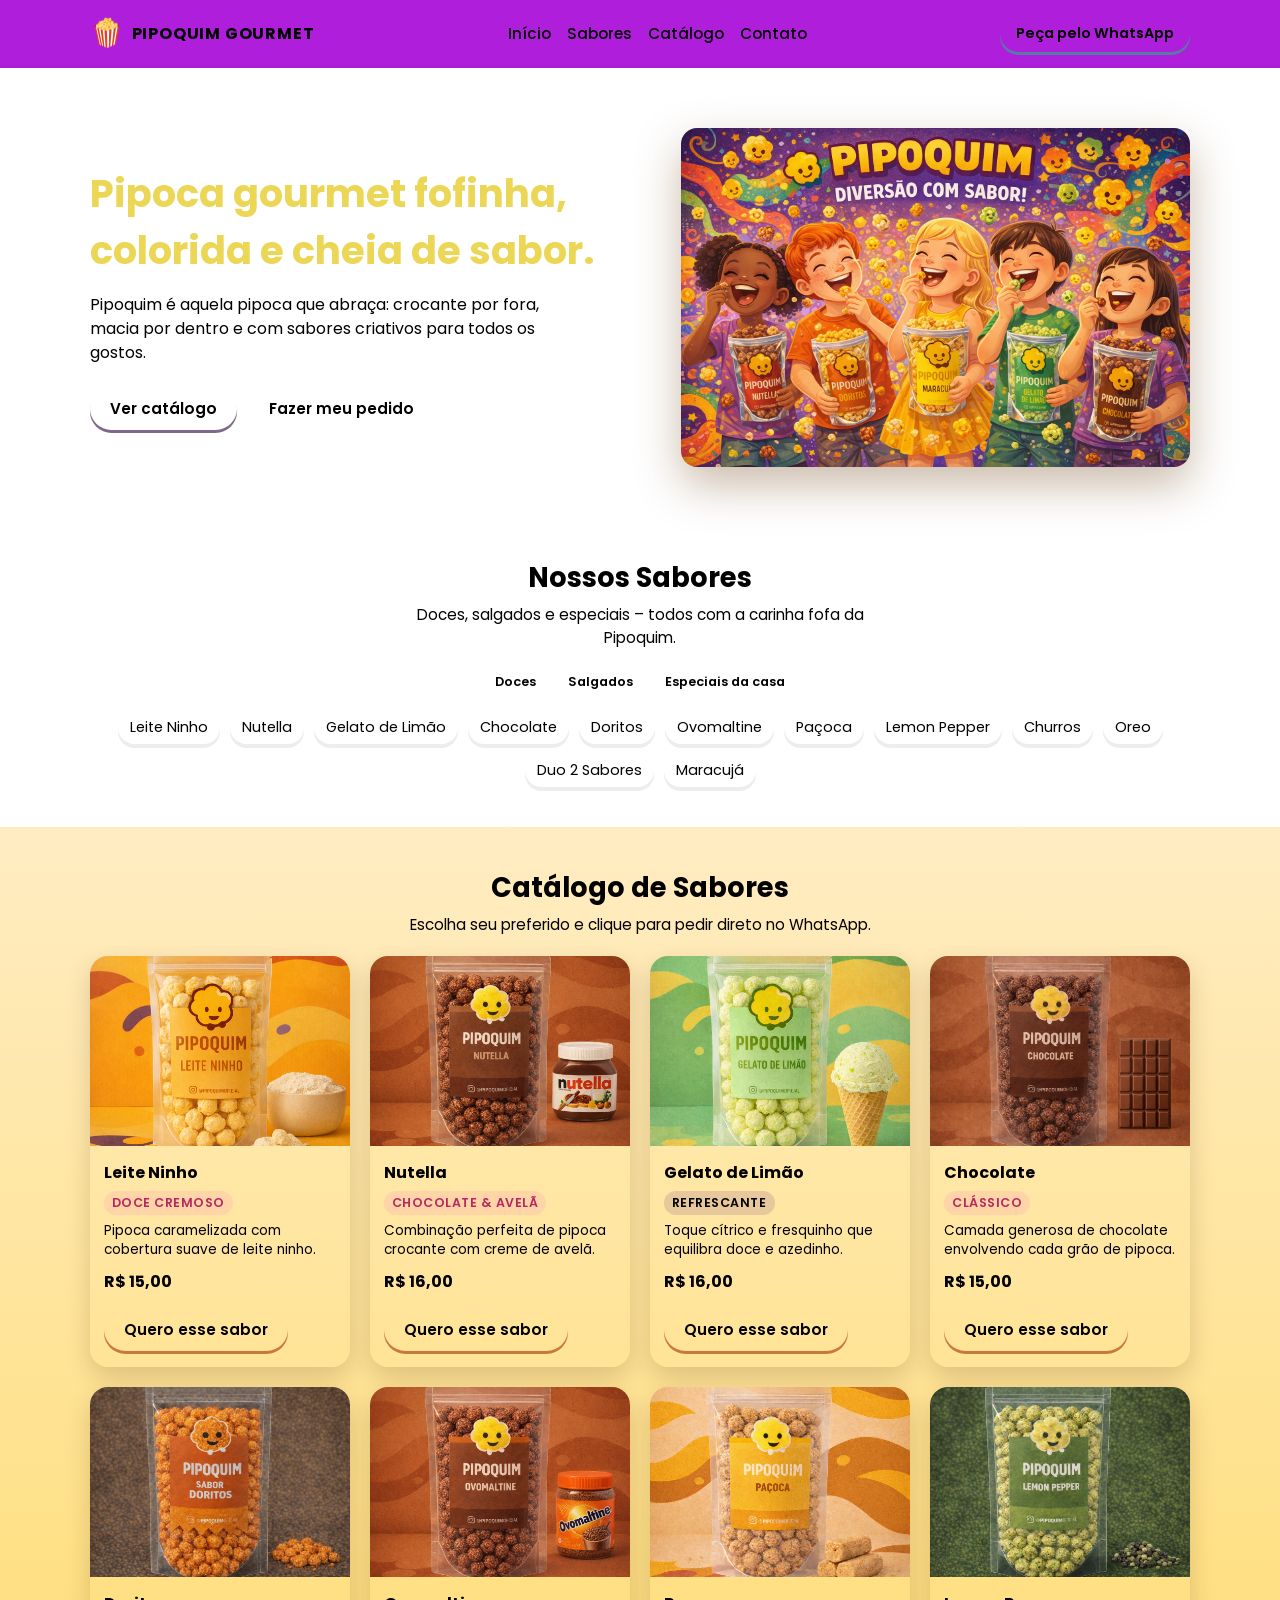
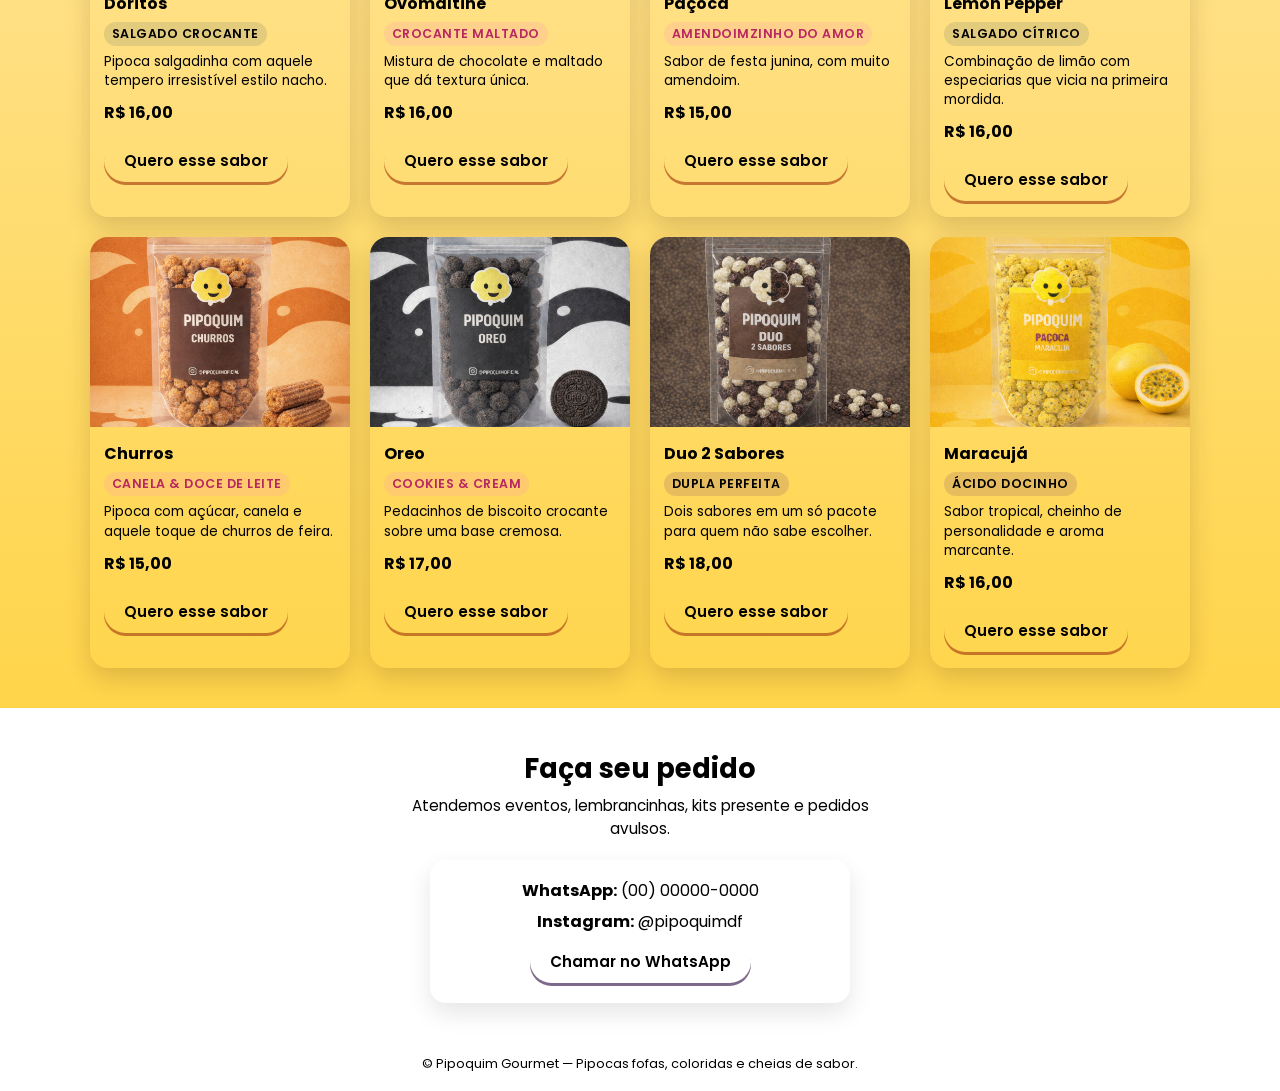
==== index.html @ 761fb31c "Add files via upload" ====
<!DOCTYPE html>
<html lang="pt-BR">
<head>
    <meta charset="UTF-8">
    <meta name="viewport" content="width=device-width, initial-scale=1.0">
    <title>Pipoquim Gourmet</title>
    <link rel="stylesheet" href="style.css">
    <link rel="preconnect" href="https://fonts.googleapis.com">
    <link rel="preconnect" href="https://fonts.gstatic.com" crossorigin>
    <link href="https://fonts.googleapis.com/css2?family=Poppins:wght@300;400;600;700&display=swap" rel="stylesheet">
</head>
<script>
document.addEventListener("click", function(e) {
    for (let i = 0; i < 8; i++) {
        let pipoca = document.createElement("span");
        pipoca.innerHTML = "🍿";
        pipoca.classList.add("explodir");

        document.body.appendChild(pipoca);

        let x = e.clientX;
        let y = e.clientY;

        pipoca.style.left = x + "px";
        pipoca.style.top = y + "px";

        let angle = Math.random() * 2 * Math.PI;
        let distance = Math.random() * 120 + 40;

        let xMove = Math.cos(angle) * distance;
        let yMove = Math.sin(angle) * distance;

        pipoca.style.setProperty("--x", xMove + "px");
        pipoca.style.setProperty("--y", yMove + "px");

        setTimeout(() => {
            pipoca.remove();
        }, 800);
    }
});
</script>

<body>
    <header class="topbar">
        <div class="logo">
            <span class="logo-icone">🍿</span>
            <span class="logo-texto">Pipoquim Gourmet</span>
        </div>
        <nav class="menu">
            <a href="#inicio">Início</a>
            <a href="#sabores">Sabores</a>
            <a href="#catalogo">Catálogo</a>
            <a href="#contato">Contato</a>
        </nav>
        <a href="https://wa.me/5500000000000" target="_blank" class="btn-whatsapp">
            Peça pelo WhatsApp
        </a>
    </header>

    <main>
        <!-- HERO -->
        <section id="inicio" class="hero">
            <div class="hero-texto">
                <h1>Pipoca gourmet fofinha, colorida e cheia de sabor.</h1>
                <p>
                    Pipoquim é aquela pipoca que abraça: crocante por fora,
                    macia por dentro e com sabores criativos para todos os gostos.
                </p>
                <div class="hero-acoes">
                    <a href="#catalogo" class="btn-principal">Ver catálogo</a>
                    <a href="https://wa.me/5500000000000" target="_blank" class="btn-secundario">
                        Fazer meu pedido
                    </a>
                </div>
            </div>
            <div class="hero-imagem">
                <img src="img/banner.png" alt="Sabores de pipoca Pipoquim">
            </div>
        </section>

        <!-- SABORES -->
        <section id="sabores" class="secao sabores">
            <div class="secao-titulo">
                <h2>Nossos Sabores</h2>
                <p>Doces, salgados e especiais – todos com a carinha fofa da Pipoquim.</p>
            </div>

            <div class="sabores-tags">
                <span class="tag tag-doce">Doces</span>
                <span class="tag tag-salgado">Salgados</span>
                <span class="tag tag-especial">Especiais da casa</span>
            </div>

            <div class="sabores-lista">
                <span>Leite Ninho</span>
                <span>Nutella</span>
                <span>Gelato de Limão</span>
                <span>Chocolate</span>
                <span>Doritos</span>
                <span>Ovomaltine</span>
                <span>Paçoca</span>
                <span>Lemon Pepper</span>
                <span>Churros</span>
                <span>Oreo</span>
                <span>Duo 2 Sabores</span>
                <span>Maracujá</span>
            </div>
        </section>

        <!-- CATÁLOGO -->
        <section id="catalogo" class="secao catalogo">
            <div class="secao-titulo">
                <h2>Catálogo de Sabores</h2>
                <p>Escolha seu preferido e clique para pedir direto no WhatsApp.</p>
            </div>

            <div class="grid-catalogo">
                <!-- Leite Ninho -->
                <article class="card-sabor">
                    <img src="img/leite ninho.png" alt="Pipoquim Leite Ninho">
                    <div class="card-info">
                        <h3>Leite Ninho</h3>
                        <p class="card-tag doce">Doce cremoso</p>
                        <p class="card-desc">
                            Pipoca caramelizada com cobertura suave de leite ninho.
                        </p>
                        <p class="card-preco">R$ 15,00</p>
                        <a href="https://wa.me/5500000000000?text=Quero%20Pipoquim%20Leite%20Ninho"
                           target="_blank" class="btn-card">Quero esse sabor</a>
                    </div>
                </article>

                <!-- Nutella -->
                <article class="card-sabor">
                    <img src="img/nutella.png" alt="Pipoquim Nutella">
                    <div class="card-info">
                        <h3>Nutella</h3>
                        <p class="card-tag doce">Chocolate & avelã</p>
                        <p class="card-desc">
                            Combinação perfeita de pipoca crocante com creme de avelã.
                        </p>
                        <p class="card-preco">R$ 16,00</p>
                        <a href="https://wa.me/5500000000000?text=Quero%20Pipoquim%20Nutella"
                           target="_blank" class="btn-card">Quero esse sabor</a>
                    </div>
                </article>

                <!-- Gelato de Limão -->
                <article class="card-sabor">
                    <img src="img/gelato 2.0.png" alt="Pipoquim Gelato de Limão">
                    <div class="card-info">
                        <h3>Gelato de Limão</h3>
                        <p class="card-tag especial">Refrescante</p>
                        <p class="card-desc">
                            Toque cítrico e fresquinho que equilibra doce e azedinho.
                        </p>
                        <p class="card-preco">R$ 16,00</p>
                        <a href="https://wa.me/5500000000000?text=Quero%20Pipoquim%20Gelato%20de%20Lim%C3%A3o"
                           target="_blank" class="btn-card">Quero esse sabor</a>
                    </div>
                </article>

                <!-- Chocolate -->
                <article class="card-sabor">
                    <img src="img/Chocolate.png" alt="Pipoquim Chocolate">
                    <div class="card-info">
                        <h3>Chocolate</h3>
                        <p class="card-tag doce">Clássico</p>
                        <p class="card-desc">
                            Camada generosa de chocolate envolvendo cada grão de pipoca.
                        </p>
                        <p class="card-preco">R$ 15,00</p>
                        <a href="https://wa.me/5500000000000?text=Quero%20Pipoquim%20Chocolate"
                           target="_blank" class="btn-card">Quero esse sabor</a>
                    </div>
                </article>

                <!-- Doritos -->
                <article class="card-sabor">
                    <img src="img/Doritos.png" alt="Pipoquim Doritos">
                    <div class="card-info">
                        <h3>Doritos</h3>
                        <p class="card-tag salgado">Salgado crocante</p>
                        <p class="card-desc">
                            Pipoca salgadinha com aquele tempero irresistível estilo nacho.
                        </p>
                        <p class="card-preco">R$ 16,00</p>
                        <a href="https://wa.me/5500000000000?text=Quero%20Pipoquim%20Doritos"
                           target="_blank" class="btn-card">Quero esse sabor</a>
                    </div>
                </article>

                <!-- Ovomaltine -->
                <article class="card-sabor">
                    <img src="img/Ovomaltine.png" alt="Pipoquim Ovomaltine">
                    <div class="card-info">
                        <h3>Ovomaltine</h3>
                        <p class="card-tag doce">Crocante maltado</p>
                        <p class="card-desc">
                            Mistura de chocolate e maltado que dá textura única.
                        </p>
                        <p class="card-preco">R$ 16,00</p>
                        <a href="https://wa.me/5500000000000?text=Quero%20Pipoquim%20Ovomaltine"
                           target="_blank" class="btn-card">Quero esse sabor</a>
                    </div>
                </article>

                <!-- Paçoca -->
                <article class="card-sabor">
                    <img src="img/paçoca.png" alt="Pipoquim Paçoca">
                    <div class="card-info">
                        <h3>Paçoca</h3>
                        <p class="card-tag doce">Amendoimzinho do amor</p>
                        <p class="card-desc">
                            Sabor de festa junina, com muito amendoim.
                        </p>
                        <p class="card-preco">R$ 15,00</p>
                        <a href="https://wa.me/5500000000000?text=Quero%20Pipoquim%20Pa%C3%A7oca"
                           target="_blank" class="btn-card">Quero esse sabor</a>
                    </div>
                </article>

                <!-- Lemon Pepper -->
                <article class="card-sabor">
                    <img src="img/Lemon pepper.png" alt="Pipoquim Lemon Pepper">
                    <div class="card-info">
                        <h3>Lemon Pepper</h3>
                        <p class="card-tag salgado">Salgado cítrico</p>
                        <p class="card-desc">
                            Combinação de limão com especiarias que vicia na primeira mordida.
                        </p>
                        <p class="card-preco">R$ 16,00</p>
                        <a href="https://wa.me/5500000000000?text=Quero%20Pipoquim%20Lemon%20Pepper"
                           target="_blank" class="btn-card">Quero esse sabor</a>
                    </div>
                </article>

                <!-- Churros -->
                <article class="card-sabor">
                    <img src="img/churros.png" alt="Pipoquim Churros">
                    <div class="card-info">
                        <h3>Churros</h3>
                        <p class="card-tag doce">Canela & doce de leite</p>
                        <p class="card-desc">
                            Pipoca com açúcar, canela e aquele toque de churros de feira.
                        </p>
                        <p class="card-preco">R$ 15,00</p>
                        <a href="https://wa.me/5500000000000?text=Quero%20Pipoquim%20Churros"
                           target="_blank" class="btn-card">Quero esse sabor</a>
                    </div>
                </article>

                <!-- Oreo -->
                <article class="card-sabor">
                    <img src="img/oreo.png" alt="Pipoquim Oreo">
                    <div class="card-info">
                        <h3>Oreo</h3>
                        <p class="card-tag doce">Cookies & cream</p>
                        <p class="card-desc">
                            Pedacinhos de biscoito crocante sobre uma base cremosa.
                        </p>
                        <p class="card-preco">R$ 17,00</p>
                        <a href="https://wa.me/5500000000000?text=Quero%20Pipoquim%20Oreo"
                           target="_blank" class="btn-card">Quero esse sabor</a>
                    </div>
                </article>

                <!-- Duo -->
                <article class="card-sabor">
                    <img src="img/Duo.png" alt="Pipoquim Duo 2 Sabores">
                    <div class="card-info">
                        <h3>Duo 2 Sabores</h3>
                        <p class="card-tag especial">Dupla perfeita</p>
                        <p class="card-desc">
                            Dois sabores em um só pacote para quem não sabe escolher.
                        </p>
                        <p class="card-preco">R$ 18,00</p>
                        <a href="https://wa.me/5500000000000?text=Quero%20Pipoquim%20Duo%202%20Sabores"
                           target="_blank" class="btn-card">Quero esse sabor</a>
                    </div>
                </article>

                <!-- Maracujá -->
                <article class="card-sabor">
                    <img src="img/maracujá.png" alt="Pipoquim Maracujá">
                    <div class="card-info">
                        <h3>Maracujá</h3>
                        <p class="card-tag especial">Ácido docinho</p>
                        <p class="card-desc">
                            Sabor tropical, cheinho de personalidade e aroma marcante.
                        </p>
                        <p class="card-preco">R$ 16,00</p>
                        <a href="https://wa.me/5500000000000?text=Quero%20Pipoquim%20Maracuj%C3%A1"
                           target="_blank" class="btn-card">Quero esse sabor</a>
                    </div>
                </article>
            </div>
        </section>

        <!-- CONTATO -->
        <section id="contato" class="secao contato">
            <div class="secao-titulo">
                <h2>Faça seu pedido</h2>
                <p>Atendemos eventos, lembrancinhas, kits presente e pedidos avulsos.</p>
            </div>
            <div class="contato-bloco">
                <p><strong>WhatsApp:</strong> (00) 00000-0000</p>
                <p><strong>Instagram:</strong> @pipoquimdf</p>
                <a href="https://wa.me/5500000000000" target="_blank" class="btn-principal">
                    Chamar no WhatsApp
                </a>
            </div>
        </section>
    </main>

    <footer class="rodape">
        <p>© Pipoquim Gourmet — Pipocas fofas, coloridas e cheias de sabor.</p>
    </footer>
</body>
</html>
---- style.css ----
style.css
:root {
    --amarelo: #ffd54a;
    --amarelo-claro: #ffecc2;
    --roxo: #5b1d6f;
    --marrom: #6b3a1e;
    --laranja: #f47b2a;
    --verde: #63b738;
    --azul: #103a5c;
    --rosa: #ff8fb5;
    --cinza-claro: #f7f7f7;
    --texto: #43220b;
    --branco: #ffffff;
}

* {
    box-sizing: border-box;
    margin: 0;
    padding: 0;
}

body {
    font-family: "Poppins", system-ui, -apple-system, BlinkMacSystemFont, sans-serif;
    background: var(--amarelo-claro);
    color: var(--texto);
}

/* ---------- TOPO ---------- */

.topbar {
    position: sticky;
    top: 0;
    z-index: 10;
    display: flex;
    align-items: center;
    justify-content: space-between;
    padding: 12px 7vw;
    background: rgba(172, 21, 218, 0.96);
    backdrop-filter: blur(10px);
    border-bottom: 2px solid rgba(91, 29, 111, 0.1);
}

.logo {
    display: flex;
    align-items: center;
    gap: 8px;
    font-weight: 700;
    color: var(--roxo);
}

.logo-icone {
    font-size: 1.7rem;
}

.logo-texto {
    letter-spacing: 0.05em;
    text-transform: uppercase;
}

.menu {
    display: flex;
    gap: 16px;
    font-size: 0.95rem;
}

.menu a {
    text-decoration: none;
    color: var(--texto);
    font-weight: 500;
    position: relative;
}

.menu a::after {
    content: "";
    position: absolute;
    left: 0;
    bottom: -4px;
    width: 0;
    height: 2px;
    background: var(--roxo);
    transition: width 0.2s ease;
}

.menu a:hover::after {
    width: 100%;
}

.btn-whatsapp {
    background: var(--verde);
    color: var(--branco);
    padding: 8px 16px;
    border-radius: 999px;
    text-decoration: none;
    font-size: 0.9rem;
    font-weight: 600;
    box-shadow: 0 3px 0 hsla(152, 100%, 42%, 0.5);
    transition: transform 0.1s ease, box-shadow 0.1s ease;
}

.btn-whatsapp:hover {
    transform: translateY(-1px);
    box-shadow: 0 5px 0 rgba(34, 92, 31, 0.5);
}

/* ---------- HERO ---------- */

.hero {
    display: grid;
    grid-template-columns: minmax(0, 1.1fr) minmax(0, 1fr);
    align-items: center;
    gap: 32px;
    padding: 60px 7vw 50px;
    background: linear-gradient(135deg, var(--amarelo), #fdd787, #ffb15a);
}

.hero-texto h1 {
    font-size: clamp(2.1rem, 3vw, 2.8rem);
    color: var(--amarelo);
    margin-bottom: 14px;
}

.hero-texto p {
    font-size: 1rem;
    max-width: 480px;
    line-height: 1.5;
}

.hero-acoes {
    margin-top: 22px;
    display: flex;
    gap: 12px;
    flex-wrap: wrap;
}

.btn-principal,
.btn-secundario,
.btn-card {
    border-radius: 999px;
    padding: 10px 20px;
    font-weight: 600;
    text-decoration: none;
    font-size: 0.95rem;
    display: inline-flex;
    align-items: center;
    justify-content: center;
    gap: 6px;
}

.btn-principal {
    background: var(--roxo);
    color: var(--branco);
    box-shadow: 0 3px 0 rgba(41, 6, 60, 0.6);
}

.btn-secundario {
    border: 2px solid var(--roxo);
    color: var(--roxo);
    background: rgba(255, 255, 255, 0.6);
}

.btn-card {
    background: var(--laranja);
    color: var(--branco);
    box-shadow: 0 3px 0 rgba(176, 76, 22, 0.7);
}

.btn-principal:hover,
.btn-secundario:hover,
.btn-card:hover {
    transform: translateY(-1px);
    box-shadow: 0 5px 0 rgba(0, 0, 0, 0.25);
}

.hero-imagem img {
    width: 100%;
    max-width: 560px;
    display: block;
    border-radius: 16px;
    box-shadow: 0 18px 45px rgba(105, 60, 13, 0.35);
}

/* ---------- SEÇÕES ---------- */

.secao {
    padding: 40px 7vw;
}

.secao-titulo {
    text-align: center;
    margin-bottom: 20px;
}

.secao-titulo h2 {
    font-size: 1.7rem;
    color: var(--roxo);
    margin-bottom: 4px;
}

.secao-titulo p {
    max-width: 480px;
    margin: 0 auto;
    font-size: 0.95rem;
}

/* ---------- SABORES ---------- */

.sabores {
    background: var(--amarelo-claro);
}

.sabores-tags {
    display: flex;
    justify-content: center;
    gap: 12px;
    margin-bottom: 16px;
    flex-wrap: wrap;
}

.tag {
    padding: 4px 10px;
    border-radius: 999px;
    font-size: 0.8rem;
    font-weight: 600;
    color: var(--branco);
}

.tag-doce {
    background: var(--rosa);
}

.tag-salgado {
    background: var(--azul);
}

.tag-especial {
    background: var(--roxo);
}

.sabores-lista {
    display: flex;
    flex-wrap: wrap;
    justify-content: center;
    gap: 10px;
    font-size: 0.9rem;
    margin-top: 4px;
}

.sabores-lista span {
    background: var(--branco);
    border-radius: 999px;
    padding: 6px 12px;
    box-shadow: 0 4px 0 rgba(0, 0, 0, 0.07);
}

/* ---------- CATÁLOGO ---------- */

.catalogo {
    background: linear-gradient(180deg, #ffecc2, #ffd54a);
}

.grid-catalogo {
    display: grid;
    grid-template-columns: repeat(auto-fit, minmax(210px, 1fr));
    gap: 20px;
    margin-top: 20px;
}

.card-sabor {
    background: var(--branco);
    border-radius: 18px;
    overflow: hidden;
    box-shadow: 0 10px 25px rgba(67, 34, 11, 0.18);
    display: flex;
    flex-direction: column;
}

.card-sabor img {
    width: 100%;
    height: 190px;
    object-fit: cover;
    background: #f3f3f3;
}

.card-info {
    padding: 14px 14px 16px;
    display: flex;
    flex-direction: column;
    gap: 6px;
}

.card-info h3 {
    font-size: 1rem;
    color: var(--roxo);
}

.card-tag {
    font-size: 0.78rem;
    font-weight: 600;
    text-transform: uppercase;
    letter-spacing: 0.04em;
    width: fit-content;
    padding: 3px 8px;
    border-radius: 999px;
}

.card-tag.doce {
    background: rgba(255, 143, 181, 0.2);
    color: #b72861;
}

.card-tag.salgado {
    background: rgba(16, 58, 92, 0.12);
    color: var(--azul);
}

.card-tag.especial {
    background: rgba(91, 29, 111, 0.15);
    color: var(--roxo);
}

.card-desc {
    font-size: 0.85rem;
    line-height: 1.4;
}

.card-preco {
    font-weight: 700;
    margin-top: 4px;
    color: var(--marrom);
}

.card-info .btn-card {
    margin-top: 8px;
    align-self: flex-start;
}

/* ---------- CONTATO ---------- */

.contato {
    background: var(--amarelo-claro);
}

.contato-bloco {
    margin-top: 10px;
    text-align: center;
    background: var(--branco);
    border-radius: 16px;
    padding: 18px 16px 20px;
    max-width: 420px;
    margin-left: auto;
    margin-right: auto;
    box-shadow: 0 10px 25px rgba(0, 0, 0, 0.1);
}

.contato-bloco p {
    margin-bottom: 6px;
}

/* ---------- RODAPÉ ---------- */

.rodape {
    text-align: center;
    font-size: 0.8rem;
    padding: 12px 7vw 18px;
    background: var(--roxo);
    color: var(--amarelo-claro);
}

/* ---------- RESPONSIVO ---------- */

@media (max-width: 900px) {
    .hero {
        grid-template-columns: 1fr;
        text-align: center;
    }

    .hero-texto p {
        margin: 0 auto;
    }

    .hero-acoes {
        justify-content: center;
    }

    .hero-imagem img {
        margin: 0 auto;
    }

    .menu {
        display: none; /* se quiser, pode depois trocar por menu hamburguer */
    }

    .topbar {
        justify-content: space-between;
        gap: 10px;
    }

    .btn-whatsapp {
        padding-inline: 12px;
    }
}
.hero-texto h1 {
    color: #ecd655 !important;
}
/* ---------- PIPOCA EXPLODINDO ---------- */

.explodir {
    position: fixed;
    font-size: 22px;
    pointer-events: none;
    animation: explosao 0.8s ease-out forwards;
    z-index: 9999;
}

@keyframes explosao {
    0% {
        transform: translate(0, 0) scale(1);
        opacity: 1;
    }
    100% {
        transform: translate(var(--x), var(--y)) scale(0.5) rotate(360deg);
        opacity: 0;
    }
}
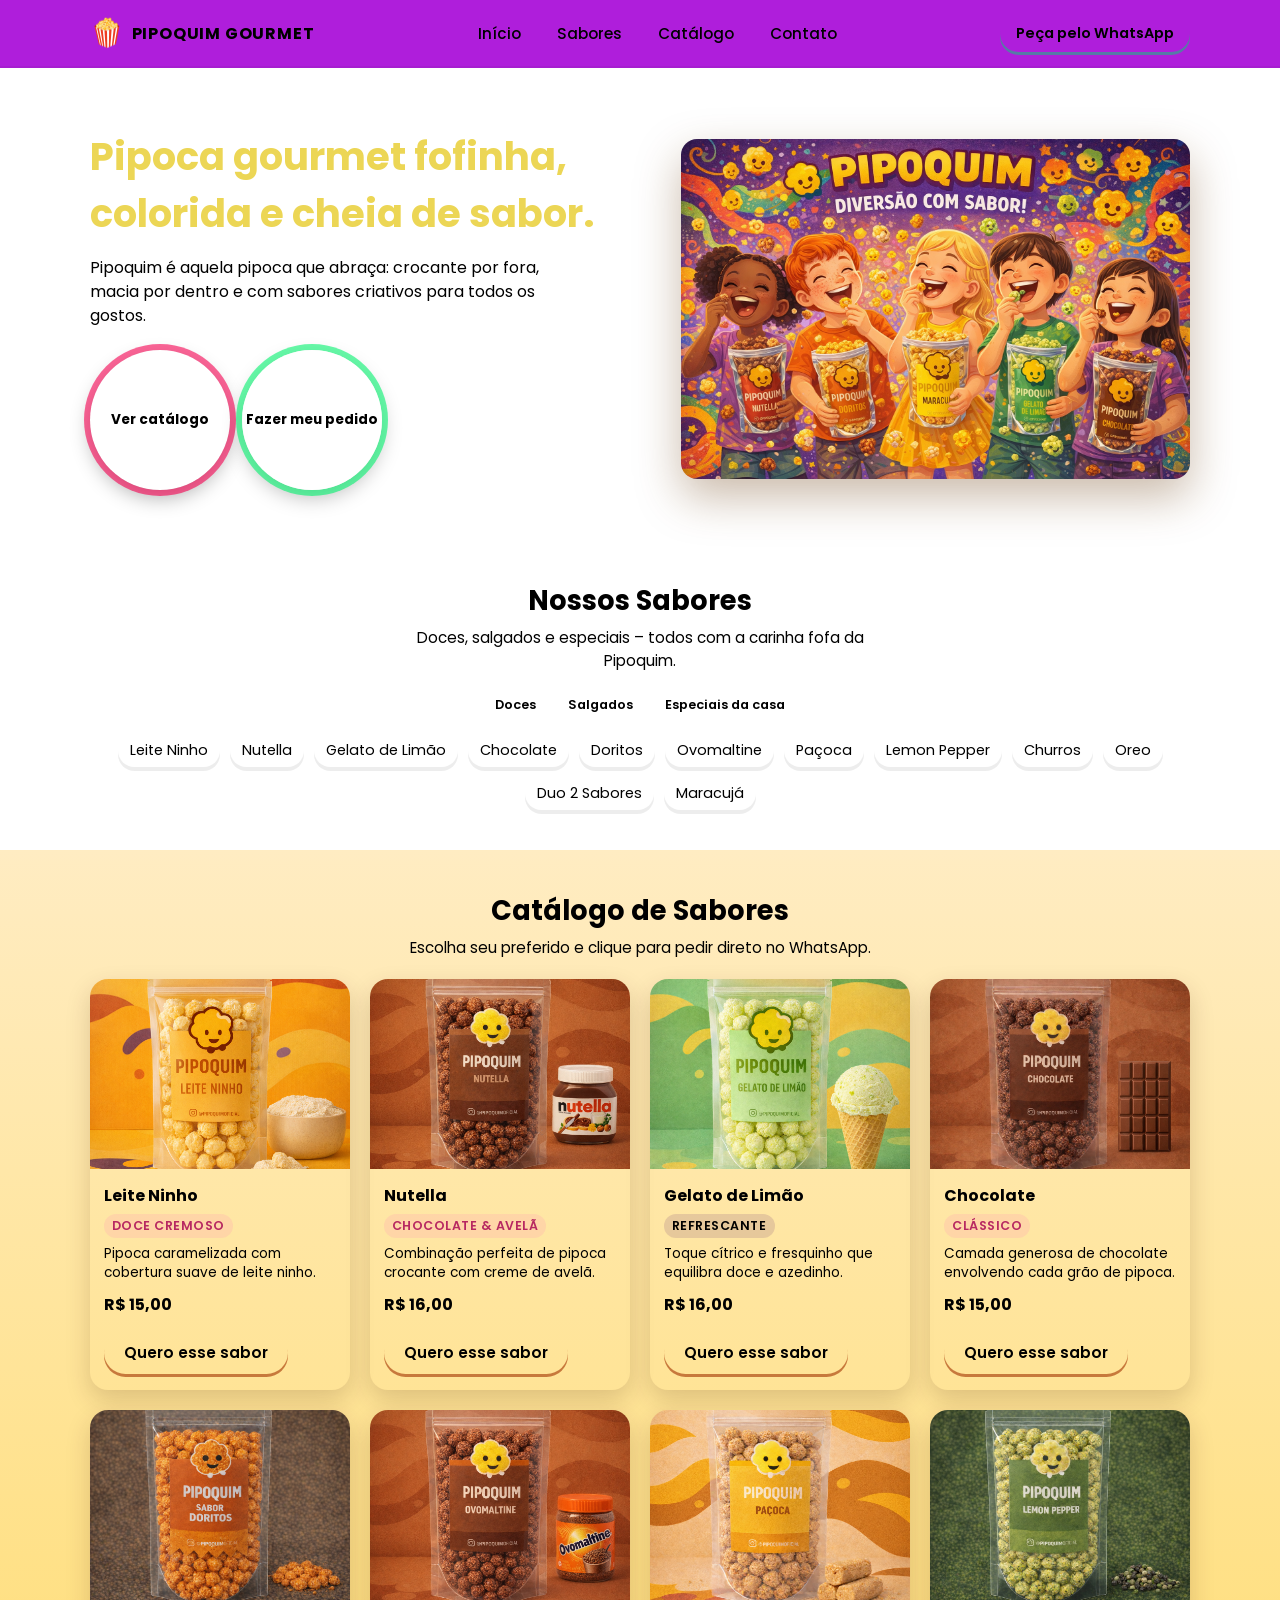
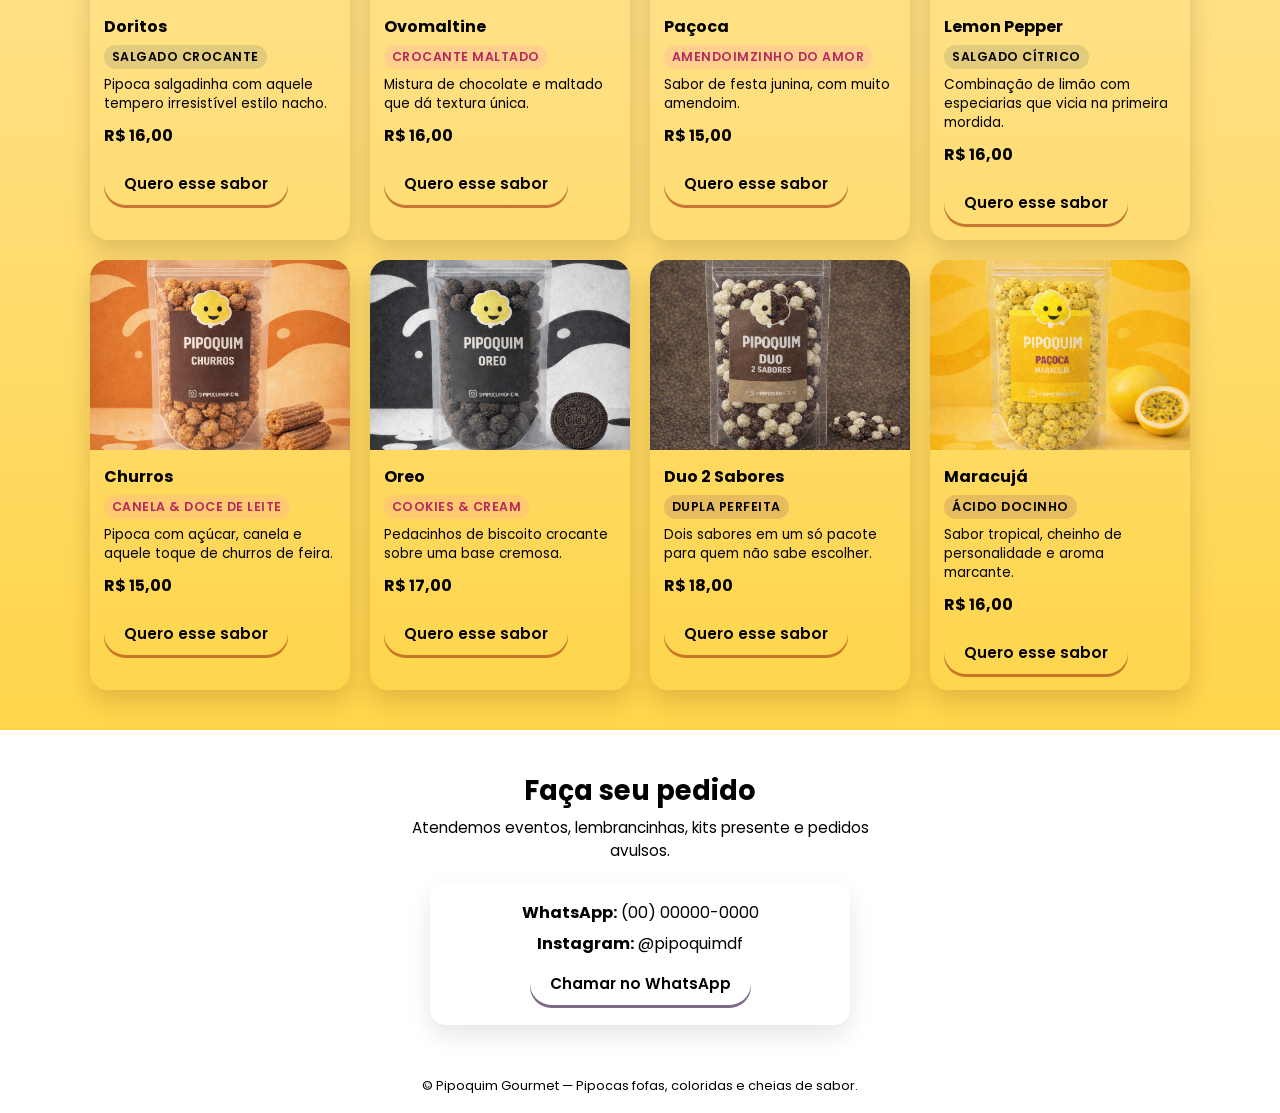
==== commit c024e08d: "Add files via upload" ====
--- a/index.html
+++ b/index.html
@@ -318,3 +318,4 @@
     </footer>
 </body>
 </html>
+
--- a/style.css
+++ b/style.css
@@ -422,3 +422,135 @@
         opacity: 0;
     }
 }
+
+/* ---------- BOTÃO FAZER MEU PEDIDO CIRCULAR ---------- */
+
+.hero-acoes .btn-secundario {
+    width: 140px;
+    height: 140px;
+
+    border-radius: 50%;
+    padding: 0;
+
+    display: flex;
+    align-items: center;
+    justify-content: center;
+    text-align: center;
+
+    font-size: 0.9rem;
+    font-weight: 700;
+
+    border: 3px solid var(--roxo);
+    background: rgba(255, 255, 255, 0.75);
+
+    box-shadow:
+        0 0 0 6px rgba(255, 213, 74, 0.6),
+        0 8px 20px rgba(0, 0, 0, 0.25);
+
+    transition: transform 0.3s ease, box-shadow 0.3s ease;
+}
+
+.hero-acoes .btn-secundario:hover {
+    transform: scale(1.08) rotate(-2deg);
+    box-shadow:
+        0 0 0 8px rgba(255, 213, 74, 0.8),
+        0 12px 30px rgba(0, 0, 0, 0.35);
+}
+/* ---------- BOTÕES CIRCULARES HERO ---------- */
+
+.hero-acoes {
+    align-items: center;
+}
+
+/* VER CATÁLOGO */
+.hero-acoes .btn-principal {
+    width: 140px;
+    height: 140px;
+
+    border-radius: 50%;
+    padding: 0;
+
+    display: flex;
+    align-items: center;
+    justify-content: center;
+    text-align: center;
+
+    font-size: 0.85rem;
+    font-weight: 700;
+
+    background: var(--roxo);
+    color: var(--branco);
+
+    box-shadow:
+        0 0 0 6px rgba(247, 0, 82, 0.6),
+        0 8px 20px rgba(0, 0, 0, 0.3);
+
+    transition: transform 0.3s ease, box-shadow 0.3s ease;
+}
+
+/* FAZER MEU PEDIDO */
+.hero-acoes .btn-secundario {
+    width: 140px;
+    height: 140px;
+
+    border-radius: 50%;
+    padding: 0;
+
+    display: flex;
+    align-items: center;
+    justify-content: center;
+    text-align: center;
+
+    font-size: 0.85rem;
+    font-weight: 700;
+
+    border: 3px solid var(--roxo);
+    background: rgba(255, 255, 255, 0.75);
+    color: var(--roxo);
+
+    box-shadow:
+        0 0 0 6px rgba(2, 243, 111, 0.6),
+        0 8px 20px rgba(0, 0, 0, 0.25);
+
+    transition: transform 0.3s ease, box-shadow 0.3s ease;
+}
+
+/* HOVER (AMBOS) */
+.hero-acoes .btn-principal:hover,
+.hero-acoes .btn-secundario:hover {
+    transform: scale(1.08) rotate(-2deg);
+    box-shadow:
+        0 0 0 8px rgba(132, 0, 255, 0.85),
+        0 12px 30px rgba(0, 0, 0, 0.35);
+}
+/* ---------- ANIMAÇÃO MENU ---------- */
+
+.menu a {
+    position: relative;
+    padding: 6px 10px;
+    transition: transform 0.25s ease, color 0.25s ease;
+}
+
+/* linha animada */
+.menu a::before {
+    content: "";
+    position: absolute;
+    left: 50%;
+    bottom: 0;
+    width: 0;
+    height: 3px;
+    background: linear-gradient(90deg, var(--amarelo), var(--rosa));
+    border-radius: 999px;
+    transform: translateX(-50%);
+    transition: width 0.3s ease;
+}
+
+/* hover */
+.menu a:hover {
+    transform: translateY(-3px) scale(1.05);
+    color: var(--amarelo);
+}
+
+.menu a:hover::before {
+    width: 100%;
+}
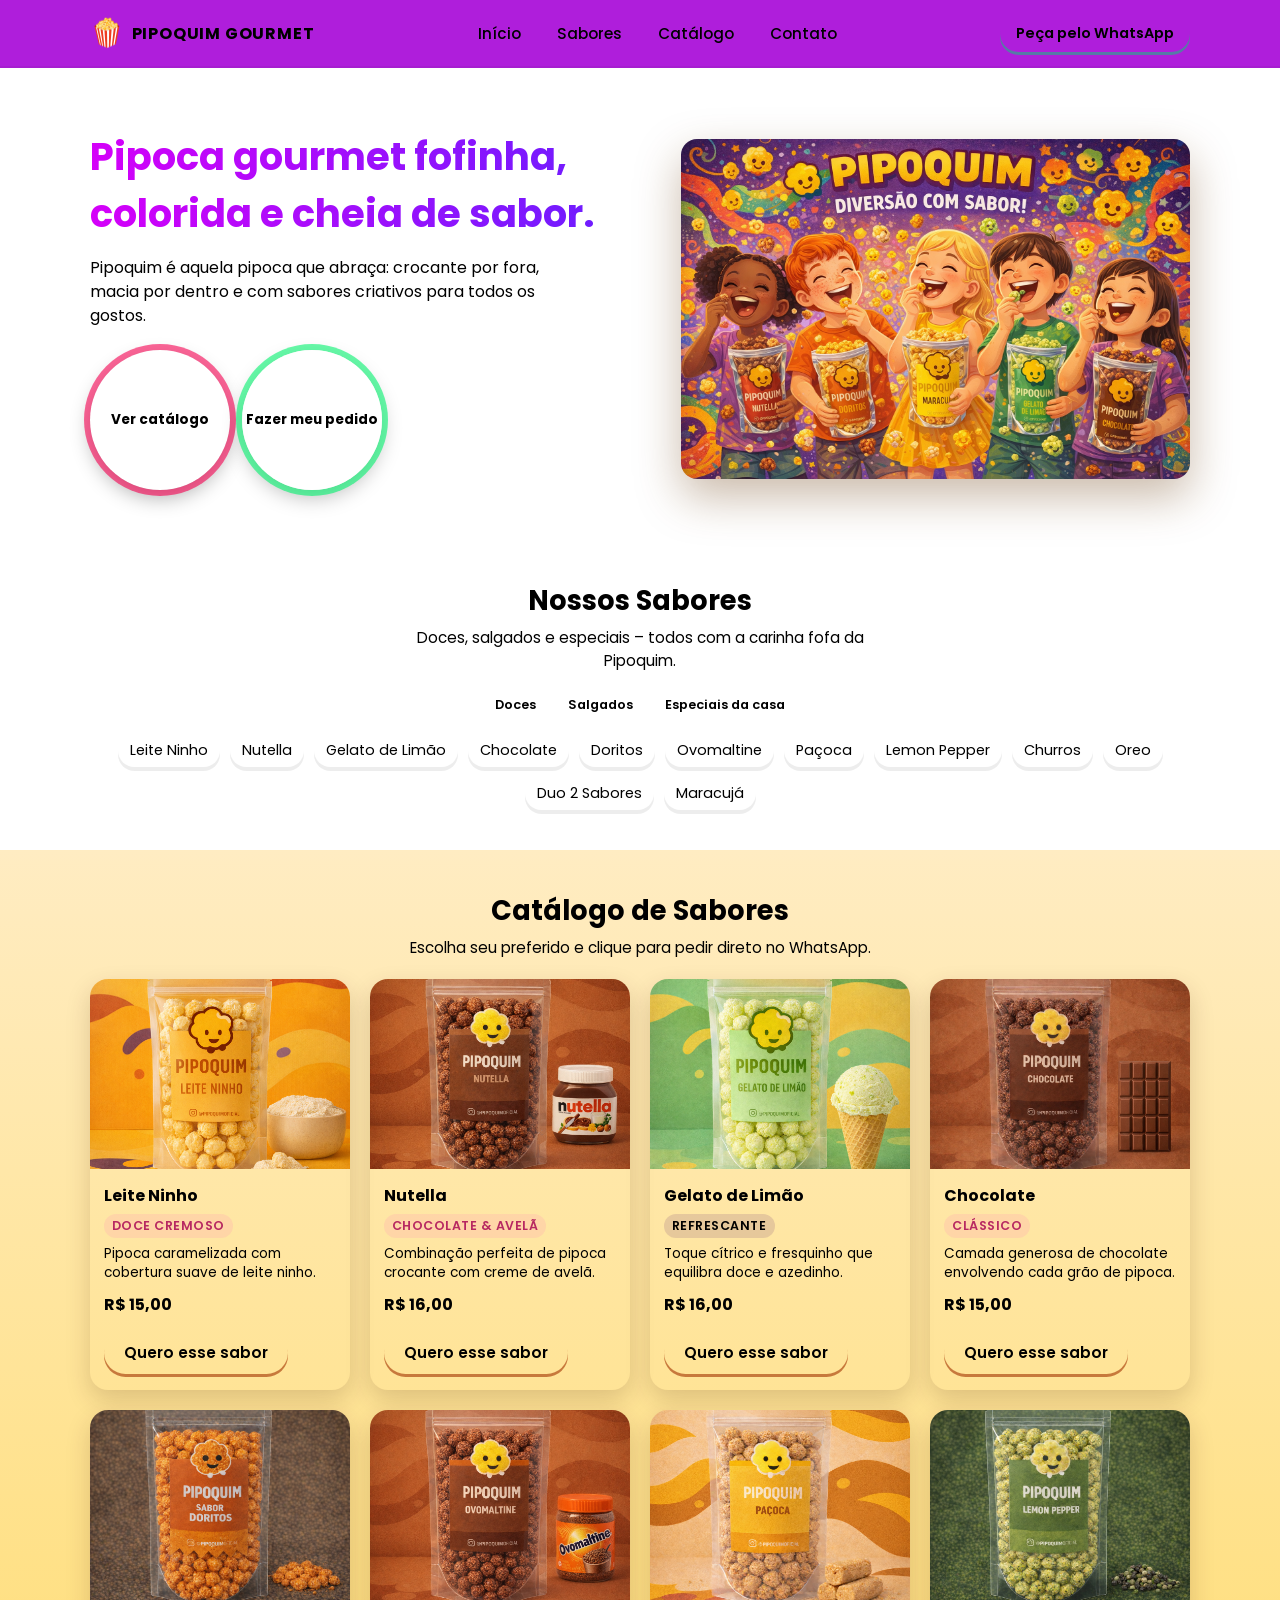
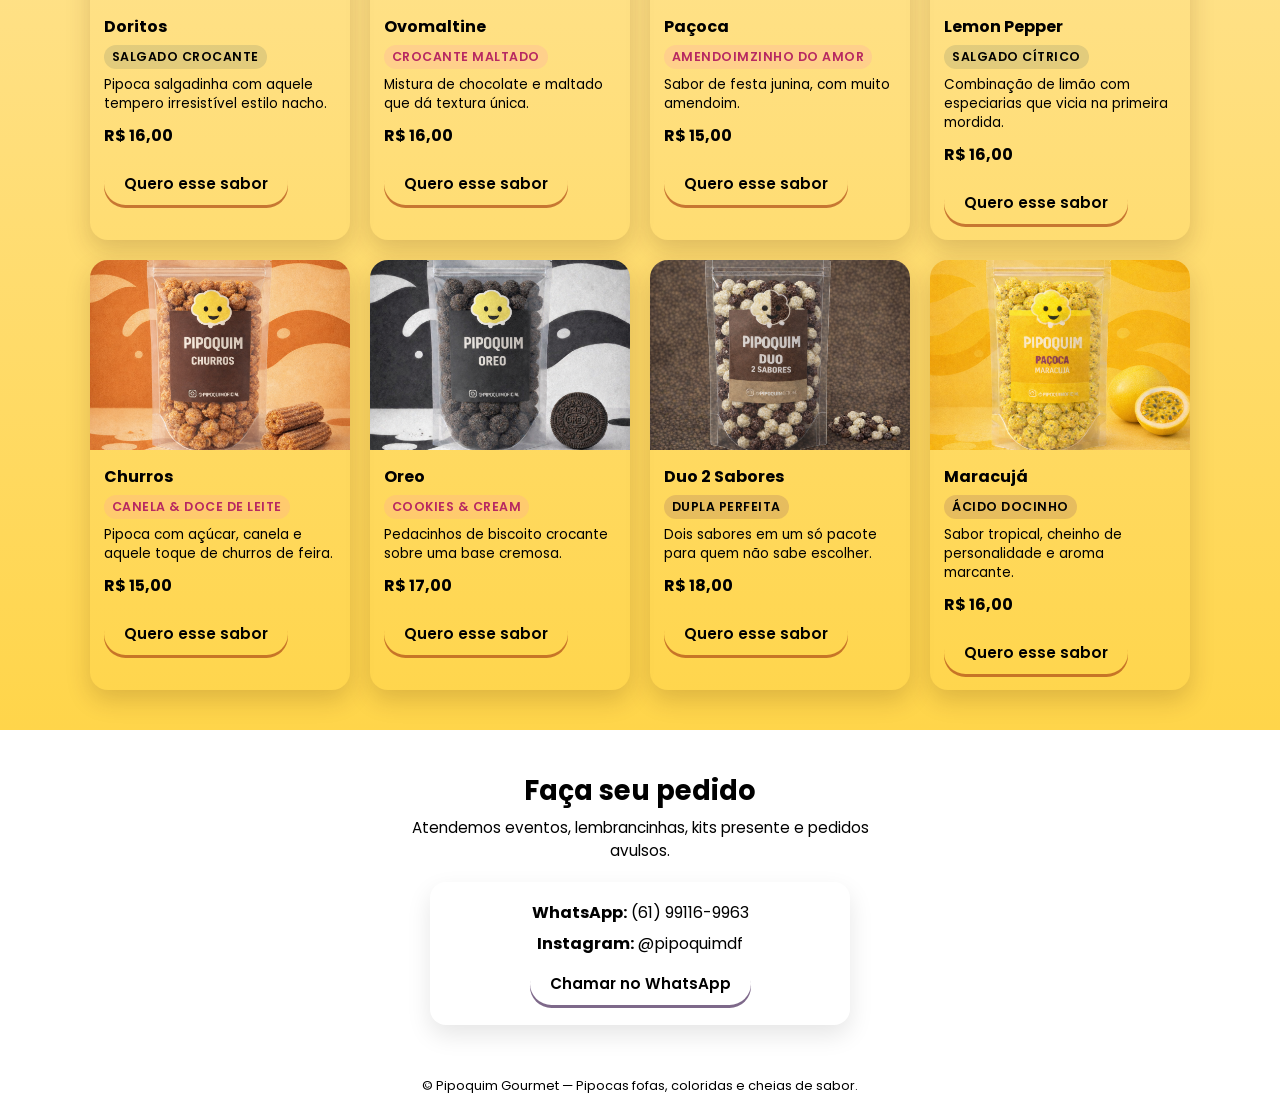
==== commit 7c0a812f: "Add files via upload" ====
--- a/index.html
+++ b/index.html
@@ -52,7 +52,7 @@
             <a href="#catalogo">Catálogo</a>
             <a href="#contato">Contato</a>
         </nav>
-        <a href="https://wa.me/5500000000000" target="_blank" class="btn-whatsapp">
+        <a href="https://w.app/r2nhoq" target="_blank" class="btn-whatsapp">
             Peça pelo WhatsApp
         </a>
     </header>
@@ -68,7 +68,7 @@
                 </p>
                 <div class="hero-acoes">
                     <a href="#catalogo" class="btn-principal">Ver catálogo</a>
-                    <a href="https://wa.me/5500000000000" target="_blank" class="btn-secundario">
+                    <a href="https://w.app/r2nhoq" target="_blank" class="btn-secundario">
                         Fazer meu pedido
                     </a>
                 </div>
@@ -125,7 +125,7 @@
                             Pipoca caramelizada com cobertura suave de leite ninho.
                         </p>
                         <p class="card-preco">R$ 15,00</p>
-                        <a href="https://wa.me/5500000000000?text=Quero%20Pipoquim%20Leite%20Ninho"
+                        <a href="https://w.app/r2nhoq"
                            target="_blank" class="btn-card">Quero esse sabor</a>
                     </div>
                 </article>
@@ -140,7 +140,7 @@
                             Combinação perfeita de pipoca crocante com creme de avelã.
                         </p>
                         <p class="card-preco">R$ 16,00</p>
-                        <a href="https://wa.me/5500000000000?text=Quero%20Pipoquim%20Nutella"
+                        <a href="https://w.app/r2nhoq"
                            target="_blank" class="btn-card">Quero esse sabor</a>
                     </div>
                 </article>
@@ -155,7 +155,7 @@
                             Toque cítrico e fresquinho que equilibra doce e azedinho.
                         </p>
                         <p class="card-preco">R$ 16,00</p>
-                        <a href="https://wa.me/5500000000000?text=Quero%20Pipoquim%20Gelato%20de%20Lim%C3%A3o"
+                        <a href="https://w.app/r2nhoq"
                            target="_blank" class="btn-card">Quero esse sabor</a>
                     </div>
                 </article>
@@ -170,7 +170,7 @@
                             Camada generosa de chocolate envolvendo cada grão de pipoca.
                         </p>
                         <p class="card-preco">R$ 15,00</p>
-                        <a href="https://wa.me/5500000000000?text=Quero%20Pipoquim%20Chocolate"
+                        <a href="https://w.app/r2nhoq"
                            target="_blank" class="btn-card">Quero esse sabor</a>
                     </div>
                 </article>
@@ -185,7 +185,7 @@
                             Pipoca salgadinha com aquele tempero irresistível estilo nacho.
                         </p>
                         <p class="card-preco">R$ 16,00</p>
-                        <a href="https://wa.me/5500000000000?text=Quero%20Pipoquim%20Doritos"
+                        <a href="https://w.app/r2nhoq"
                            target="_blank" class="btn-card">Quero esse sabor</a>
                     </div>
                 </article>
@@ -200,7 +200,7 @@
                             Mistura de chocolate e maltado que dá textura única.
                         </p>
                         <p class="card-preco">R$ 16,00</p>
-                        <a href="https://wa.me/5500000000000?text=Quero%20Pipoquim%20Ovomaltine"
+                        <a href="https://w.app/r2nhoq"
                            target="_blank" class="btn-card">Quero esse sabor</a>
                     </div>
                 </article>
@@ -215,7 +215,7 @@
                             Sabor de festa junina, com muito amendoim.
                         </p>
                         <p class="card-preco">R$ 15,00</p>
-                        <a href="https://wa.me/5500000000000?text=Quero%20Pipoquim%20Pa%C3%A7oca"
+                        <a href="https://w.app/r2nhoq"
                            target="_blank" class="btn-card">Quero esse sabor</a>
                     </div>
                 </article>
@@ -230,7 +230,7 @@
                             Combinação de limão com especiarias que vicia na primeira mordida.
                         </p>
                         <p class="card-preco">R$ 16,00</p>
-                        <a href="https://wa.me/5500000000000?text=Quero%20Pipoquim%20Lemon%20Pepper"
+                        <a href="https://w.app/r2nhoq"
                            target="_blank" class="btn-card">Quero esse sabor</a>
                     </div>
                 </article>
@@ -245,7 +245,7 @@
                             Pipoca com açúcar, canela e aquele toque de churros de feira.
                         </p>
                         <p class="card-preco">R$ 15,00</p>
-                        <a href="https://wa.me/5500000000000?text=Quero%20Pipoquim%20Churros"
+                        <a href="https://w.app/r2nhoq"
                            target="_blank" class="btn-card">Quero esse sabor</a>
                     </div>
                 </article>
@@ -260,7 +260,7 @@
                             Pedacinhos de biscoito crocante sobre uma base cremosa.
                         </p>
                         <p class="card-preco">R$ 17,00</p>
-                        <a href="https://wa.me/5500000000000?text=Quero%20Pipoquim%20Oreo"
+                        <a href="https://w.app/r2nhoq"
                            target="_blank" class="btn-card">Quero esse sabor</a>
                     </div>
                 </article>
@@ -275,7 +275,7 @@
                             Dois sabores em um só pacote para quem não sabe escolher.
                         </p>
                         <p class="card-preco">R$ 18,00</p>
-                        <a href="https://wa.me/5500000000000?text=Quero%20Pipoquim%20Duo%202%20Sabores"
+                        <a href="https://w.app/r2nhoq"
                            target="_blank" class="btn-card">Quero esse sabor</a>
                     </div>
                 </article>
@@ -290,7 +290,7 @@
                             Sabor tropical, cheinho de personalidade e aroma marcante.
                         </p>
                         <p class="card-preco">R$ 16,00</p>
-                        <a href="https://wa.me/5500000000000?text=Quero%20Pipoquim%20Maracuj%C3%A1"
+                        <a href="https://w.app/r2nhoq"
                            target="_blank" class="btn-card">Quero esse sabor</a>
                     </div>
                 </article>
@@ -304,9 +304,9 @@
                 <p>Atendemos eventos, lembrancinhas, kits presente e pedidos avulsos.</p>
             </div>
             <div class="contato-bloco">
-                <p><strong>WhatsApp:</strong> (00) 00000-0000</p>
+                <p><strong>WhatsApp:</strong> (61) 99116-9963</p>
                 <p><strong>Instagram:</strong> @pipoquimdf</p>
-                <a href="https://wa.me/5500000000000" target="_blank" class="btn-principal">
+                <a href="https://w.app/r2nhoq" target="_blank" class="btn-principal">
                     Chamar no WhatsApp
                 </a>
             </div>
--- a/style.css
+++ b/style.css
@@ -115,10 +115,41 @@
 
 .hero-texto h1 {
     font-size: clamp(2.1rem, 3vw, 2.8rem);
-    color: var(--amarelo);
     margin-bottom: 14px;
-}
-
+    font-weight: 700;
+
+    background: linear-gradient(
+        270deg,
+        #ff1744,
+        #ff9100,
+        #ffea00,
+        #00e676,
+        #00b0ff,
+        #651fff,
+        #d500f9
+    );
+
+    background-size: 600% 600%;
+
+    -webkit-background-clip: text;
+    -webkit-text-fill-color: transparent;
+    background-clip: text;
+
+    animation: arcoIris 6s ease infinite;
+}
+
+/* Animação do degradê */
+@keyframes arcoIris {
+    0% {
+        background-position: 0% 50%;
+    }
+    50% {
+        background-position: 100% 50%;
+    }
+    100% {
+        background-position: 0% 50%;
+    }
+}
 .hero-texto p {
     font-size: 1rem;
     max-width: 480px;
